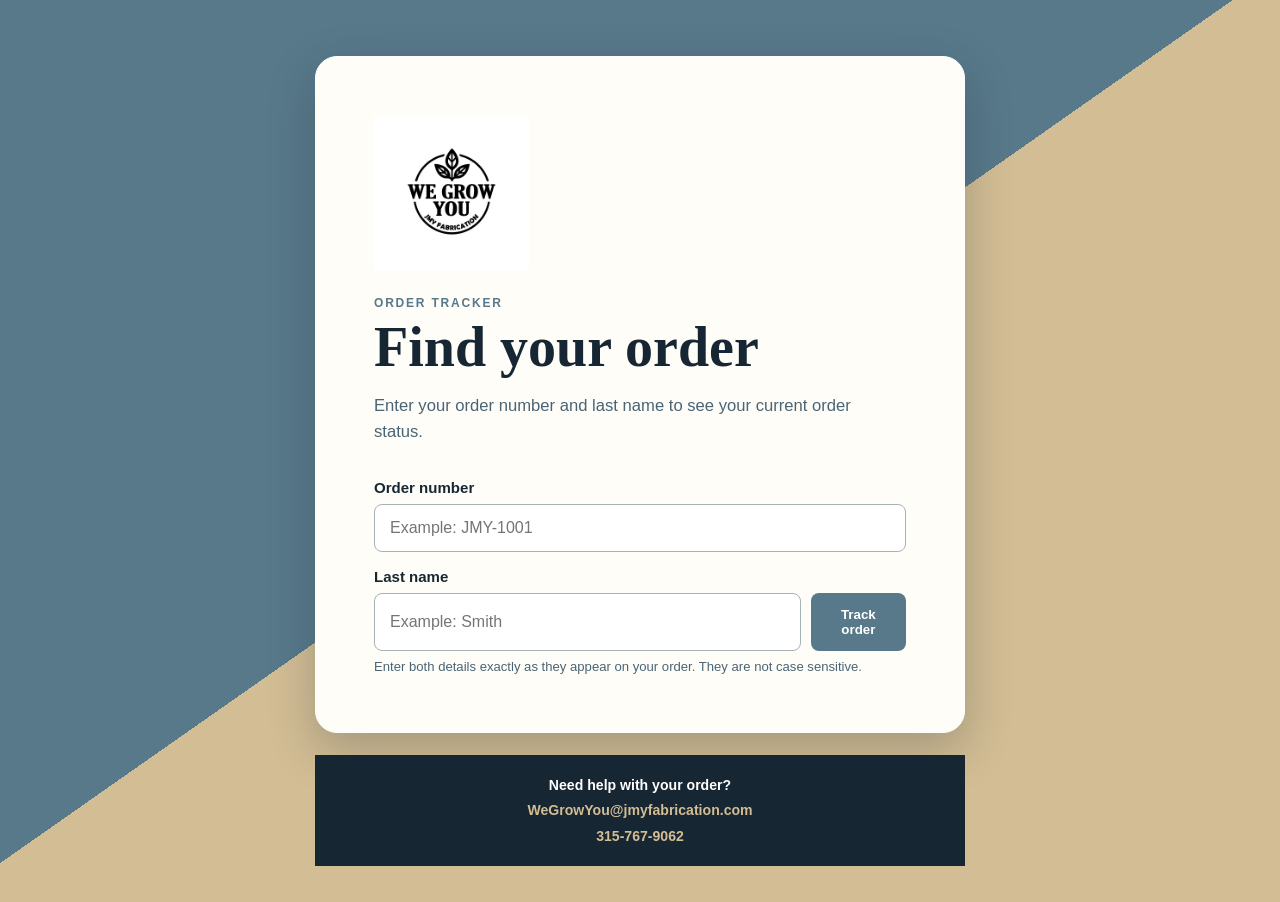
==== index.html @ 8b5f5f3e "Limit public site to minimal order tracker" ====
<!doctype html>
<html lang="en">
<head>
  <meta charset="UTF-8">
  <meta name="referrer" content="no-referrer">
  <meta name="viewport" content="width=device-width, initial-scale=1.0">
  <title>Track Your Order | JMY</title>
  <link rel="stylesheet" href="styles.css">
  <link rel="stylesheet" href="enhancements.css">
</head>
<body>
  <main class="page-shell">
    <section class="tracker-card" aria-labelledby="page-title">
      <img class="brand-logo" src="email-logo.jpg" alt="We Grow You — JMY Fabrication">
      <p class="eyebrow">Order tracker</p>
      <h1 id="page-title">Find your order</h1>
      <p class="intro">Enter your order number and last name to see your current order status.</p>
      <form id="tracker-form" novalidate>
          <label for="order-number">Order number</label>
          <div class="search-row">
          <input id="order-number" type="text" autocomplete="off" placeholder="Example: JMY-1001" required>
          </div>
          <label for="last-name">Last name</label>
          <div class="search-row">
          <input id="last-name" type="text" autocomplete="family-name" placeholder="Example: Smith" required>
          <button type="submit">Track order</button>
          </div>
        <p class="field-help">Enter both details exactly as they appear on your order. They are not case sensitive.</p>
      </form>
      <section id="message" class="message" aria-live="polite" hidden></section>
      <section id="result" class="order-result" aria-live="polite" hidden>
        <div class="result-heading"><p class="eyebrow">Order details</p><span id="status-badge" class="status-badge"></span></div>
        <dl class="order-details">
          <div><dt>Order number</dt><dd id="result-order-number"></dd></div>
          <div><dt id="fulfillment-label">Estimated shipping date</dt><dd id="result-fulfillment-date"></dd></div>
          <div id="tracking-row" hidden><dt>Tracking number</dt><dd><a id="tracking-link" target="_blank" rel="noopener noreferrer"></a></dd></div>
        </dl>
        <p id="status-note" class="status-note"></p>
      </section>
    </section>
    <footer class="support">
      <p>Need help with your order?</p>
      <p><a href="mailto:WeGrowYou@jmyfabrication.com">WeGrowYou@jmyfabrication.com</a></p>
      <p><a href="tel:+13157679062">315-767-9062</a></p>
    </footer>
  </main>
  <script src="supabase-config.js"></script>
  <script src="secure-tracker.js?v=20260730-tracker-only"></script>
</body>
</html>
---- styles.css ----
:root{--ink:#172633;--muted:#496475;--paper:#fffdf8;--slate:#58798a;--cream:#d2bd94;--line:#e6d9bf}*{box-sizing:border-box}body{margin:0;min-height:100vh;color:var(--ink);background:linear-gradient(145deg,#58798a 0%,#58798a 48%,#d2bd94 48%,#d2bd94 100%);font-family:Arial,sans-serif}.page-shell{width:min(100% - 32px,650px);margin:0 auto;padding:56px 0 36px}.tracker-card{padding:clamp(30px,7vw,58px);background:var(--paper);border:1px solid #fff;border-radius:22px;box-shadow:0 16px 46px #17263340}.brand-logo{display:block;width:155px;height:155px;object-fit:contain;margin:0 0 10px}.eyebrow{margin:26px 0 8px;color:var(--slate);font-size:.75rem;font-weight:700;letter-spacing:.15em;text-transform:uppercase}h1,h2{margin:0;font-family:Georgia,serif;line-height:1.05}h1{font-size:clamp(2.2rem,8vw,3.5rem)}h2{font-size:1.4rem}.intro{max-width:500px;margin:16px 0 33px;color:var(--muted);font-size:1.04rem;line-height:1.6}label{display:block;margin:16px 0 8px;font-weight:700;font-size:.94rem}.search-row{display:flex;gap:10px}input,select{min-width:0;width:100%;padding:14px 15px;color:var(--ink);border:1px solid #a6b2b5;border-radius:8px;background:white;font:inherit}input:focus,select:focus{outline:3px solid #58798a40;border-color:var(--slate)}button{padding:14px 19px;border:0;border-radius:8px;background:var(--slate);color:#fff;cursor:pointer;font-weight:700}button:hover{background:#3d6072}.field-help{margin:8px 0 0;color:var(--muted);font-size:.82rem}.message{margin-top:27px;padding:15px 16px;border-left:4px solid var(--slate);border-radius:4px;background:#e8eff1;line-height:1.5}.order-result{margin-top:32px;padding-top:25px;border-top:1px solid var(--line)}.result-heading{display:flex;align-items:center;justify-content:space-between;gap:15px}.result-heading .eyebrow{margin:0}.status-badge{padding:6px 10px;border-radius:999px;background:#efe6d4;color:#5a4b36;font-size:.78rem;font-weight:700}.status-badge.shipped{background:#dceee5;color:#23654d}.status-badge.ready-for-pickup{background:#e2e9f2;color:#3c5d7a}.order-details{display:grid;grid-template-columns:1fr 1fr;margin:22px 0 18px;border:1px solid var(--line);border-radius:10px;overflow:hidden}.order-details div{padding:15px;border-bottom:1px solid var(--line)}.order-details div:nth-last-child(-n+2){border-bottom:0}.order-details div:nth-child(odd){border-right:1px solid var(--line)}dt{margin-bottom:5px;color:var(--muted);font-size:.76rem;font-weight:700;letter-spacing:.06em;text-transform:uppercase}dd{margin:0;font-weight:600;line-height:1.35}.status-note{margin:0;color:var(--muted);line-height:1.55;font-size:.92rem}.admin-orders{margin-top:38px;padding-top:25px;border-top:1px solid var(--line)}.admin-orders h2{margin-bottom:16px}.admin-order{display:flex;justify-content:space-between;align-items:center;gap:16px;padding:13px 0;border-top:1px solid var(--line)}.admin-order p{margin:0;line-height:1.4}.delete-order{background:#8a3e35;padding:9px 12px;font-size:.8rem}.delete-order:hover{background:#6f2f28}.support{margin:22px 0 0;padding:20px;text-align:center;color:#fff;background:#172633;font-size:.88rem;line-height:1.45}.support p{margin:0 0 5px}.support p:first-child{font-weight:700}.support p:last-child{margin-bottom:0}.support a{color:var(--cream);font-weight:700;text-decoration:none}.support a:hover,.support a:focus{text-decoration:underline}@media(max-width:510px){.page-shell{width:min(100% - 22px,650px);padding-top:22px}.tracker-card{border-radius:16px}.brand-logo{width:125px;height:125px}.search-row,.admin-order{flex-direction:column;align-items:stretch}.order-details{grid-template-columns:1fr}.order-details div{border-right:0!important}.order-details div:nth-last-child(2){border-bottom:1px solid var(--line)}button{width:100%}}
---- enhancements.css ----
.checkbox-label{display:flex;align-items:center;gap:10px}.checkbox-label input{width:auto}.form-actions,.order-actions{display:flex;gap:10px;flex-wrap:wrap}.secondary,.edit-order,.regenerate-order-link{background:#425a67}.copy-order-link{background:#58798a}.admin-order>div:first-child{flex:1}.order-actions button{padding:9px 12px;font-size:.8rem}.message.error{border-left-color:#8a3e35;background:#f6e8e6}.status-badge.delivered{background:#dceee5;color:#23654d}#tracking-link{color:var(--slate);text-decoration:underline;font-weight:700}@media(max-width:510px){.form-actions,.order-actions{flex-direction:column}.order-actions button{width:100%}}
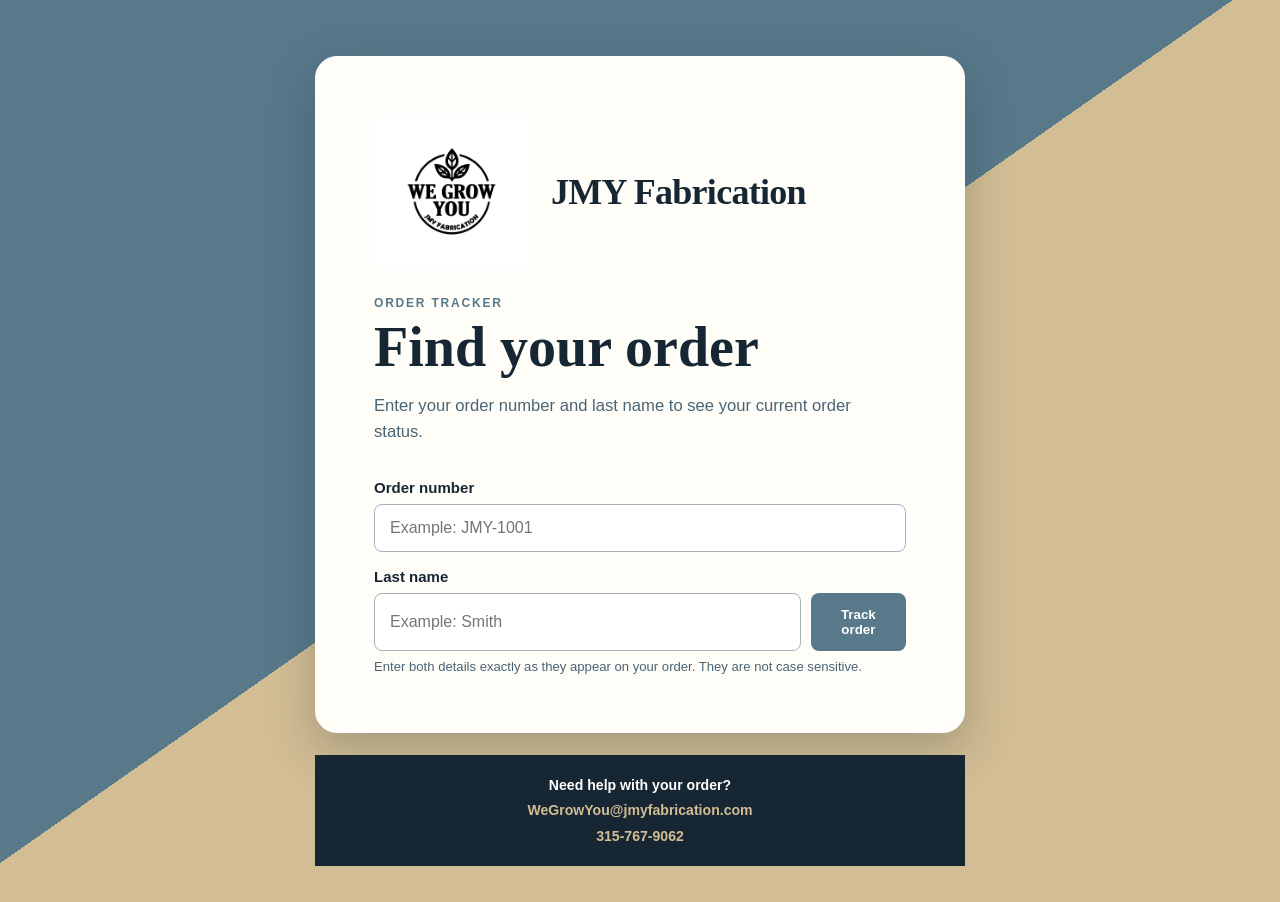
==== commit b7b8b7c0: "Add JMY Fabrication wordmark beside tracker logo" ====
--- a/index.html
+++ b/index.html
@@ -7,11 +7,12 @@
   <title>Track Your Order | JMY</title>
   <link rel="stylesheet" href="styles.css">
   <link rel="stylesheet" href="enhancements.css">
+  <link rel="stylesheet" href="brand-lockup.css">
 </head>
 <body>
   <main class="page-shell">
     <section class="tracker-card" aria-labelledby="page-title">
-      <img class="brand-logo" src="email-logo.jpg" alt="We Grow You — JMY Fabrication">
+      <div class="brand-lockup"><img class="brand-logo" src="email-logo.jpg" alt="We Grow You"><span class="brand-name">JMY Fabrication</span></div>
       <p class="eyebrow">Order tracker</p>
       <h1 id="page-title">Find your order</h1>
       <p class="intro">Enter your order number and last name to see your current order status.</p>
@@ -45,6 +46,6 @@
     </footer>
   </main>
   <script src="supabase-config.js"></script>
-  <script src="secure-tracker.js?v=20260730-tracker-only"></script>
+  <script src="secure-tracker.js?v=20260730-status-label"></script>
 </body>
 </html>
--- a/brand-lockup.css
+++ b/brand-lockup.css
@@ -0,0 +1,23 @@
+.brand-lockup {
+  display: flex;
+  align-items: center;
+  gap: 22px;
+  margin: 0 0 10px;
+}
+.brand-lockup .brand-logo {
+  flex: 0 0 auto;
+  margin: 0;
+}
+.brand-name {
+  color: var(--ink);
+  font-family: Georgia, serif;
+  font-size: clamp(1.55rem, 5vw, 2.25rem);
+  font-weight: 700;
+  line-height: 1.05;
+  letter-spacing: -.02em;
+  white-space: nowrap;
+}
+@media (max-width: 510px) {
+  .brand-lockup { gap: 14px; }
+  .brand-name { font-size: 1.35rem; white-space: normal; }
+}
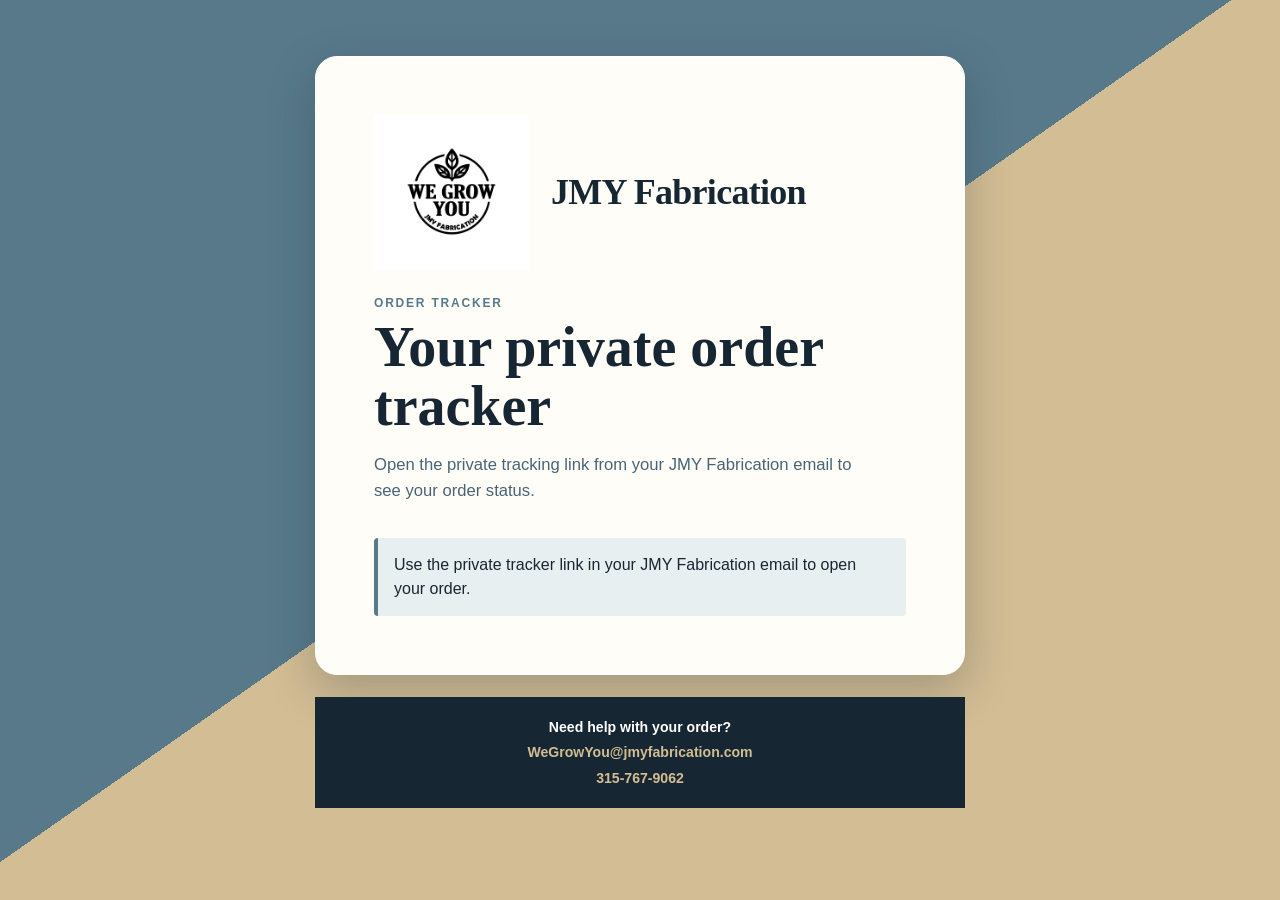
==== commit 109041b4: "Switch tracker to private access links" ====
--- a/index.html
+++ b/index.html
@@ -2,7 +2,9 @@
 <html lang="en">
 <head>
   <meta charset="UTF-8">
+  <meta http-equiv="Content-Security-Policy" content="default-src 'self'; connect-src 'self' https://nuugxlkvqfnesvxkctaj.supabase.co; img-src 'self' data:; style-src 'self'; script-src 'self'; object-src 'none'; base-uri 'none'; form-action 'none'; upgrade-insecure-requests">
   <meta name="referrer" content="no-referrer">
+  <meta name="robots" content="noindex, nofollow, noarchive">
   <meta name="viewport" content="width=device-width, initial-scale=1.0">
   <title>Track Your Order | JMY</title>
   <link rel="stylesheet" href="styles.css">
@@ -14,20 +16,8 @@
     <section class="tracker-card" aria-labelledby="page-title">
       <div class="brand-lockup"><img class="brand-logo" src="email-logo.jpg" alt="We Grow You"><span class="brand-name">JMY Fabrication</span></div>
       <p class="eyebrow">Order tracker</p>
-      <h1 id="page-title">Find your order</h1>
-      <p class="intro">Enter your order number and last name to see your current order status.</p>
-      <form id="tracker-form" novalidate>
-          <label for="order-number">Order number</label>
-          <div class="search-row">
-          <input id="order-number" type="text" autocomplete="off" placeholder="Example: JMY-1001" required>
-          </div>
-          <label for="last-name">Last name</label>
-          <div class="search-row">
-          <input id="last-name" type="text" autocomplete="family-name" placeholder="Example: Smith" required>
-          <button type="submit">Track order</button>
-          </div>
-        <p class="field-help">Enter both details exactly as they appear on your order. They are not case sensitive.</p>
-      </form>
+      <h1 id="page-title">Your private order tracker</h1>
+      <p class="intro">Open the private tracking link from your JMY Fabrication email to see your order status.</p>
       <section id="message" class="message" aria-live="polite" hidden></section>
       <section id="result" class="order-result" aria-live="polite" hidden>
         <div class="result-heading"><p class="eyebrow">Order details</p><span id="status-badge" class="status-badge"></span></div>
@@ -46,6 +36,6 @@
     </footer>
   </main>
   <script src="supabase-config.js"></script>
-  <script src="secure-tracker.js?v=20260730-status-label"></script>
+  <script src="secure-tracker.js?v=20260831-private-link"></script>
 </body>
 </html>
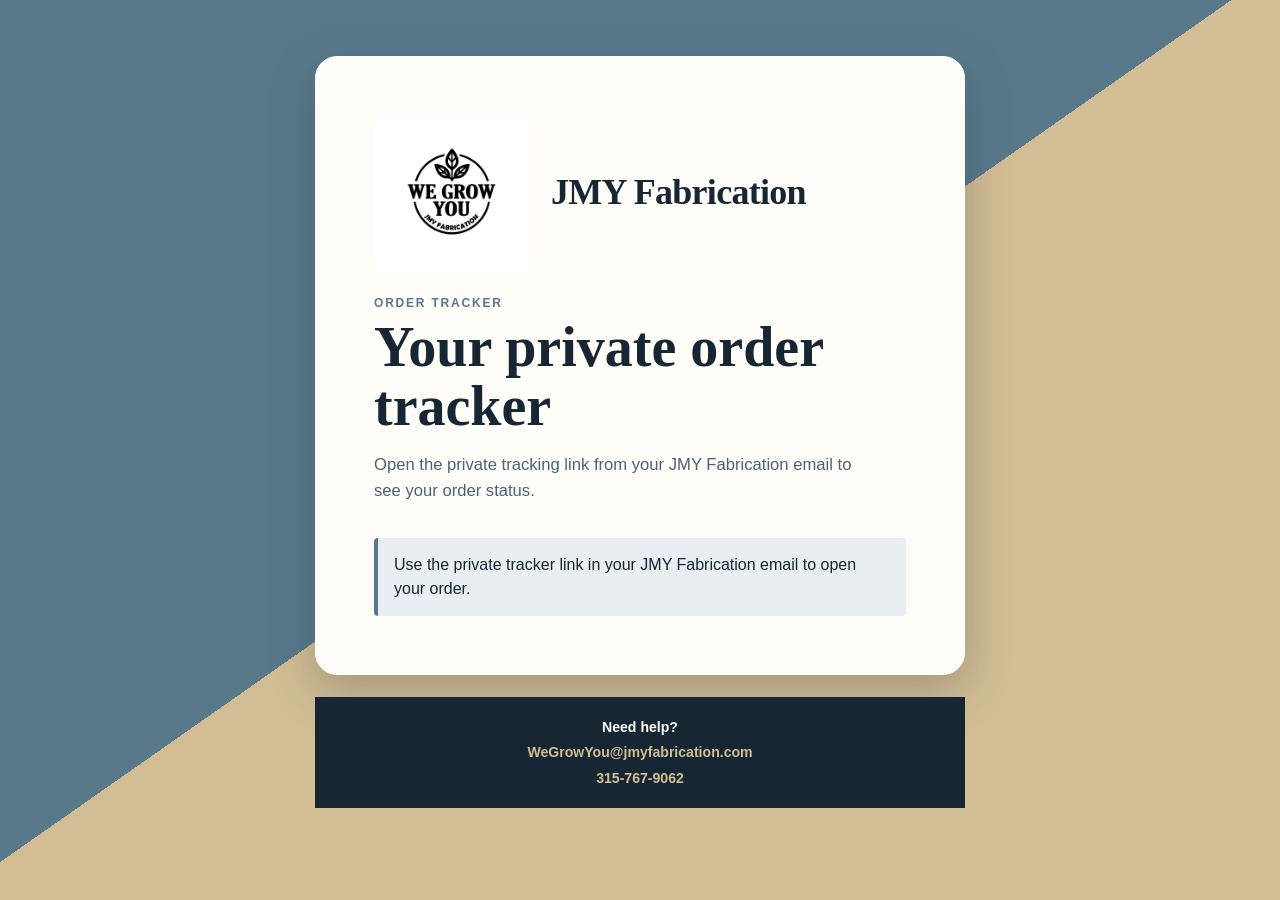
==== commit 7cb73e3d: "Add private customer rewards tracker" ====
--- a/index.html
+++ b/index.html
@@ -10,6 +10,7 @@
   <link rel="stylesheet" href="styles.css">
   <link rel="stylesheet" href="enhancements.css">
   <link rel="stylesheet" href="brand-lockup.css">
+  <link rel="stylesheet" href="rewards.css?v=20260901">
 </head>
 <body>
   <main class="page-shell">
@@ -28,14 +29,29 @@
         </dl>
         <p id="status-note" class="status-note"></p>
       </section>
+      <section id="rewards-result" class="rewards-result" aria-live="polite" hidden>
+        <p class="eyebrow">Private rewards tally</p>
+        <h1 id="rewards-organization"></h1>
+        <p class="intro rewards-intro">This page reflects the latest rewards information published by JMY Fabrication.</p>
+        <div class="rewards-summary">
+          <div><span>Store rewards earned</span><strong id="rewards-store-earned"></strong><small id="rewards-lifetime-pieces"></small></div>
+          <div><span>Referral rewards earned</span><strong id="rewards-referral-earned"></strong><small id="rewards-referral-pieces"></small></div>
+          <div><span>Rewards used</span><strong id="rewards-used"></strong></div>
+          <div class="rewards-available"><span>Available rewards balance</span><strong id="rewards-available"></strong></div>
+        </div>
+        <h2>Rewards-use history</h2>
+        <div id="rewards-transactions" class="rewards-transactions"></div>
+        <p id="rewards-updated" class="status-note"></p>
+      </section>
     </section>
     <footer class="support">
-      <p>Need help with your order?</p>
+      <p>Need help?</p>
       <p><a href="mailto:WeGrowYou@jmyfabrication.com">WeGrowYou@jmyfabrication.com</a></p>
       <p><a href="tel:+13157679062">315-767-9062</a></p>
     </footer>
   </main>
   <script src="supabase-config.js"></script>
-  <script src="secure-tracker.js?v=20260831-private-link"></script>
+  <script src="secure-tracker.js?v=20260901-rewards"></script>
+  <script src="rewards-tracker.js?v=20260901"></script>
 </body>
 </html>
--- a/enhancements.css
+++ b/enhancements.css
@@ -1 +1 @@
-.checkbox-label{display:flex;align-items:center;gap:10px}.checkbox-label input{width:auto}.form-actions,.order-actions{display:flex;gap:10px;flex-wrap:wrap}.secondary,.edit-order,.regenerate-order-link{background:#425a67}.copy-order-link{background:#58798a}.admin-order>div:first-child{flex:1}.order-actions button{padding:9px 12px;font-size:.8rem}.message.error{border-left-color:#8a3e35;background:#f6e8e6}.status-badge.delivered{background:#dceee5;color:#23654d}#tracking-link{color:var(--slate);text-decoration:underline;font-weight:700}@media(max-width:510px){.form-actions,.order-actions{flex-direction:column}.order-actions button{width:100%}}
+.checkbox-label{display:flex;align-items:center;gap:10px}.checkbox-label input{width:auto}.form-actions,.order-actions{display:flex;gap:10px;flex-wrap:wrap}.secondary,.edit-order,.regenerate-order-link{background:#425a67}.copy-order-link{background:#58798a}.admin-order>div:first-child{flex:1}.order-actions button{padding:9px 12px;font-size:.8rem}.message.error{border-left-color:#8a3e35;background:#f6e8e6}.status-badge.delivered,.status-badge.complete{background:#dceee5;color:#23654d}#tracking-link{color:var(--slate);text-decoration:underline;font-weight:700}@media(max-width:510px){.form-actions,.order-actions{flex-direction:column}.order-actions button{width:100%}}
--- a/rewards.css
+++ b/rewards.css
@@ -0,0 +1,21 @@
+.rewards-result { margin-top: 8px; }
+.rewards-result > .eyebrow { margin-top: 18px; }
+.rewards-intro { margin-bottom: 22px; }
+.rewards-summary { display: grid; grid-template-columns: 1fr 1fr; gap: 12px; margin: 20px 0 28px; }
+.rewards-summary > div { padding: 16px; border: 1px solid var(--line); border-radius: 10px; background: #f7f3e9; }
+.rewards-summary span,
+.rewards-summary small { display: block; color: var(--muted); font-size: .78rem; font-weight: 700; }
+.rewards-summary strong { display: block; margin: 5px 0; font-size: 1.45rem; }
+.rewards-summary .rewards-available { grid-column: 1 / -1; border: 2px solid var(--slate); background: #e8eff1; }
+.rewards-summary .rewards-available strong { font-size: 2rem; color: var(--slate); }
+.rewards-transactions { margin: 14px 0 22px; border-top: 1px solid var(--line); }
+.rewards-transaction { display: grid; grid-template-columns: 110px 1fr auto; gap: 12px; padding: 12px 0; border-bottom: 1px solid var(--line); }
+.rewards-transaction strong { text-align: right; }
+.rewards-empty { color: var(--muted); line-height: 1.5; }
+
+@media (max-width: 510px) {
+  .rewards-summary { grid-template-columns: 1fr; }
+  .rewards-summary .rewards-available { grid-column: auto; }
+  .rewards-transaction { grid-template-columns: 1fr auto; }
+  .rewards-transaction span:first-child { grid-column: 1 / -1; }
+}
